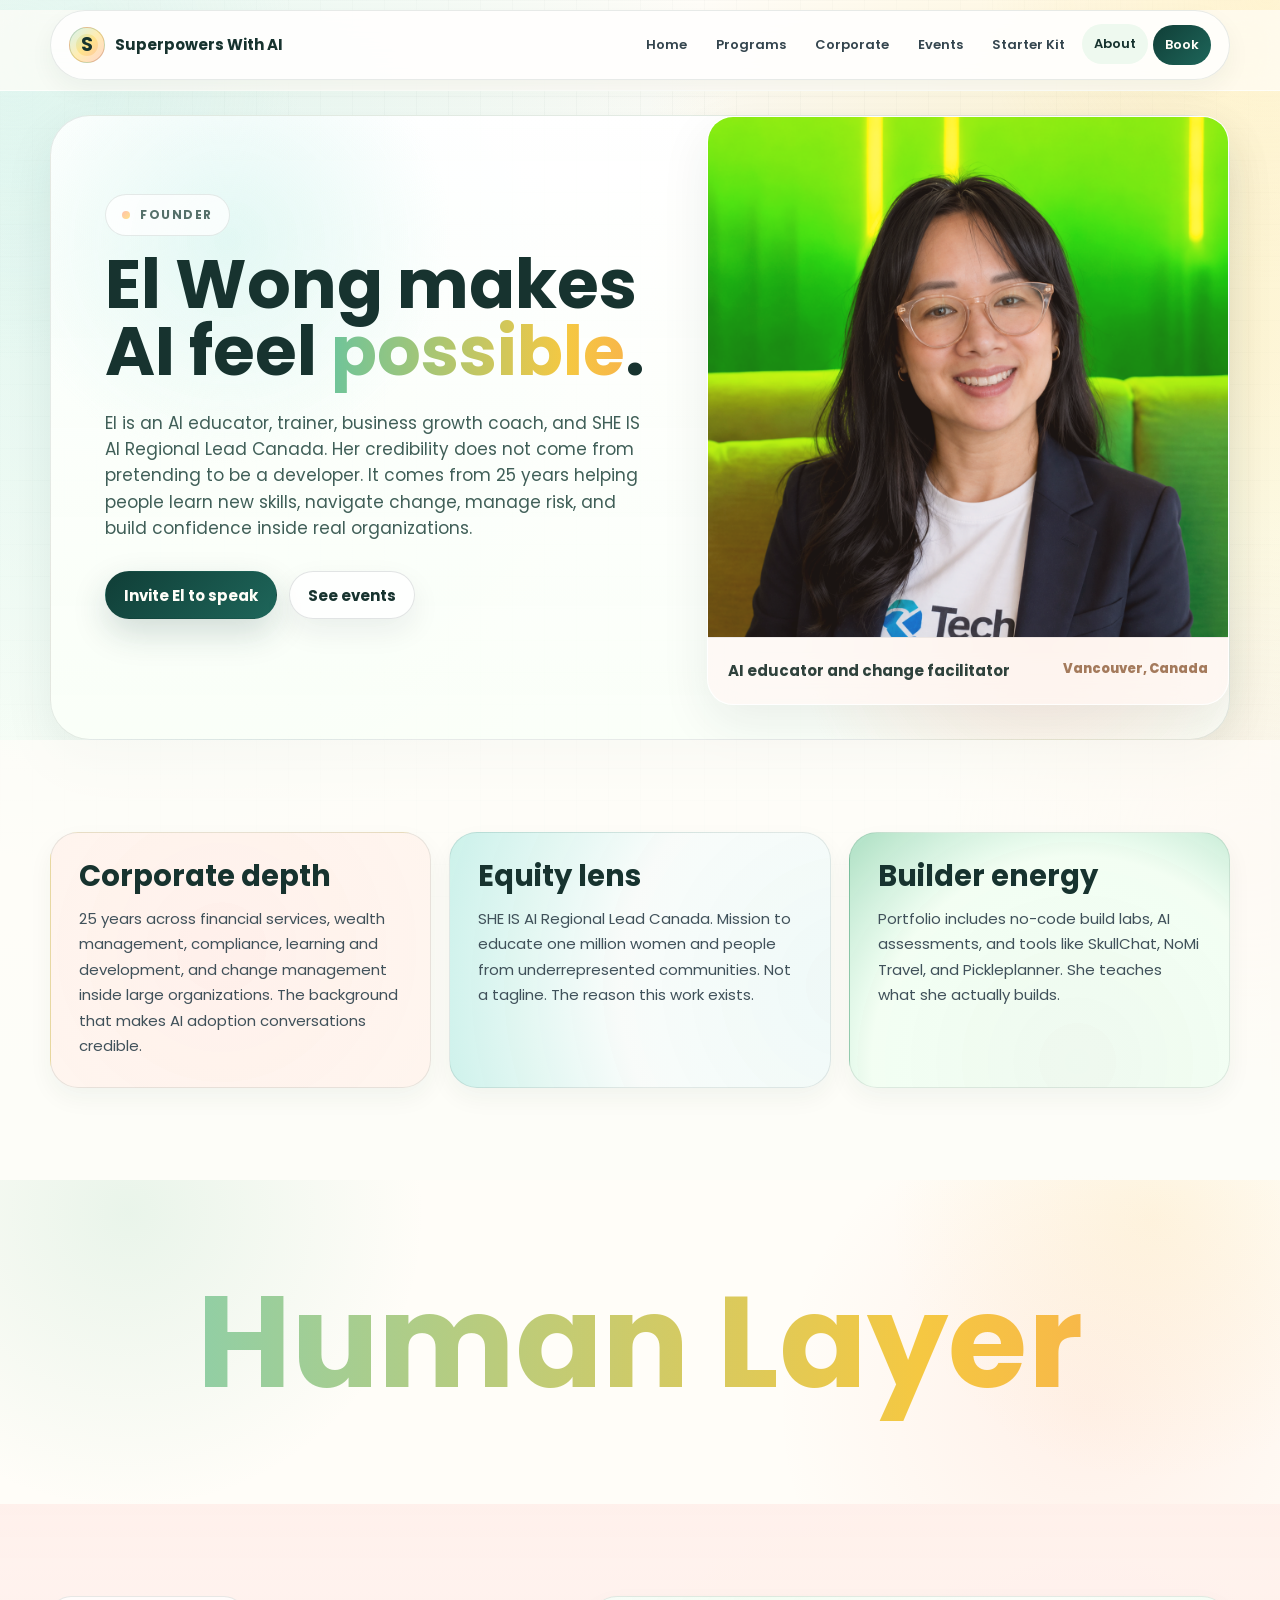
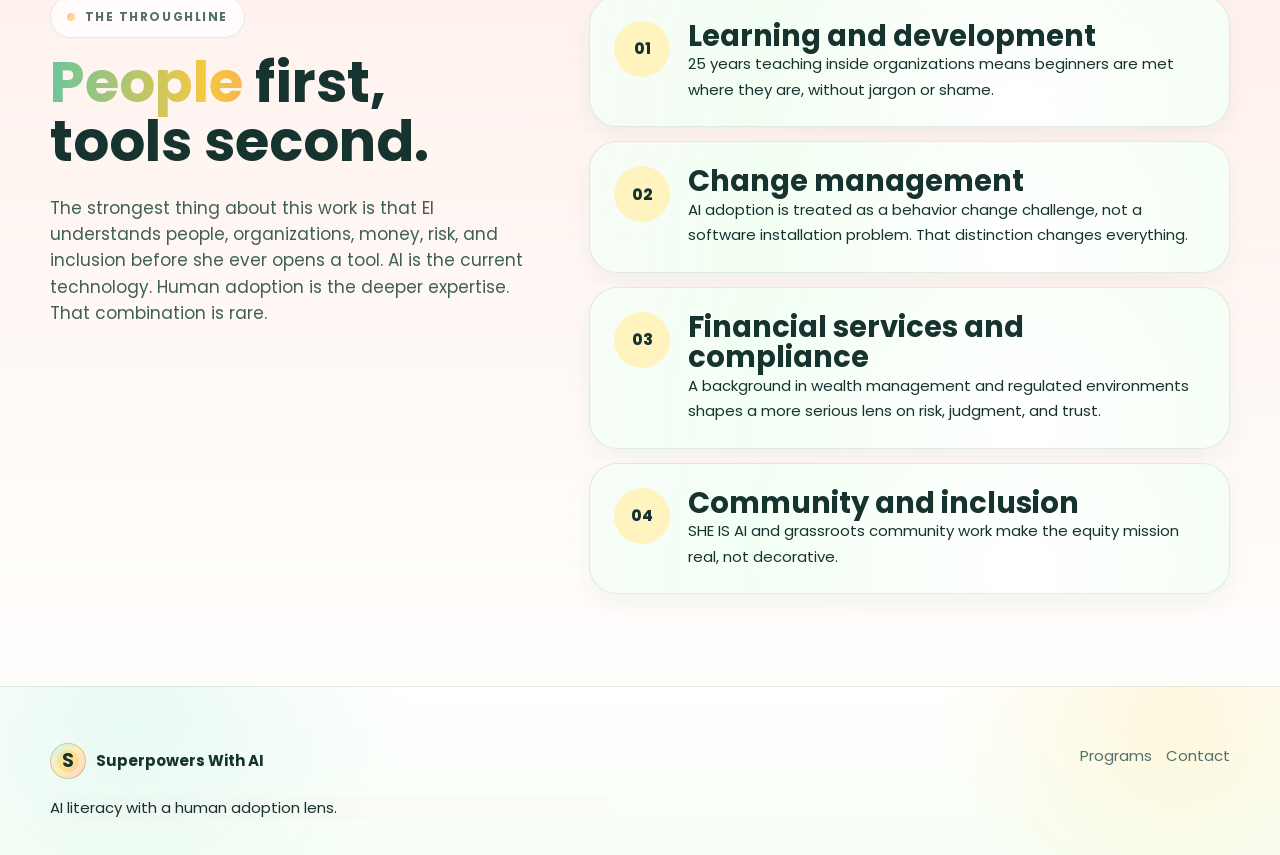
==== about.html @ fd6b4b92 "Add files via upload" ====
<!doctype html>
<html lang="en">
<head>
  <meta charset="utf-8">
  <meta name="viewport" content="width=device-width, initial-scale=1">
  <title>About El Wong | Superpowers With AI</title>
  <link rel="icon" type="image/svg+xml" href="favicon.svg" />
  <link rel="preconnect" href="https://fonts.googleapis.com">
  <link rel="preconnect" href="https://fonts.gstatic.com" crossorigin>
  <link href="https://fonts.googleapis.com/css2?family=Poppins:wght@400;500;600;700;800&display=swap" rel="stylesheet">
  <link rel="stylesheet" href="styles.css">
</head>
<body>
  <header class="site-header"><div class="nav-wrap"><a class="brand" href="index.html"><span class="brand-mark">S</span><span>Superpowers With AI</span></a><nav class="nav-links" aria-label="Primary navigation"><a href="index.html">Home</a><a href="programs.html">Programs</a><a href="corporate-training.html">Corporate</a><a href="workshops-events.html">Events</a><a href="ai-starter-kit.html">Starter Kit</a><a class="active" href="about.html">About</a><a class="nav-cta" href="contact.html">Book</a></nav><button class="menu-toggle" type="button" data-menu-toggle aria-label="Open navigation" aria-expanded="false"><span></span><span></span></button></div></header>
  <main>
    <section class="page-hero mint"><div class="container hero-grid"><div><p class="eyebrow-badge">Founder</p><h1>El Wong makes AI feel <span class="gradient-accent">possible</span>.</h1><p class="lede">El is an AI educator, trainer, business growth coach, and SHE IS AI Regional Lead Canada. Her credibility does not come from pretending to be a developer. It comes from 25 years helping people learn new skills, navigate change, manage risk, and build confidence inside real organizations.</p><div class="actions"><a class="button primary" href="contact.html">Invite El to speak</a><a class="button" href="workshops-events.html">See events</a></div></div><div class="portrait-card reveal"><img src="founder photo.png" alt="El Wong"><div class="portrait-caption"><strong>AI educator and change facilitator</strong><span class="mini-kicker">Vancouver, Canada</span></div></div></div></section>
    <section class="section pearl"><div class="container grid-3"><article class="card pad accent-peach reveal"><h3>Corporate depth</h3><p>25 years across financial services, wealth management, compliance, learning and development, and change management inside large organizations. The background that makes AI adoption conversations credible.</p></article><article class="card pad accent-sky reveal"><h3>Equity lens</h3><p>SHE IS AI Regional Lead Canada. Mission to educate one million women and people from underrepresented communities. Not a tagline. The reason this work exists.</p></article><article class="card pad accent-mint reveal"><h3>Builder energy</h3><p>Portfolio includes no-code build labs, AI assessments, and tools like SkullChat, NoMi Travel, and Pickleplanner. She teaches what she actually builds.</p></article></div></section>
    <section class="keyword-band"><div class="keyword">Human Layer</div></section>
    <section class="section blush"><div class="container split"><div class="sticky-note reveal"><p class="eyebrow-badge">The throughline</p><h2><span class="gradient-accent">People</span> first, tools second.</h2><p class="lede">The strongest thing about this work is that El understands people, organizations, money, risk, and inclusion before she ever opens a tool. AI is the current technology. Human adoption is the deeper expertise. That combination is rare.</p></div><div class="process"><div class="process-item reveal"><div><h3>Learning and development</h3><p>25 years teaching inside organizations means beginners are met where they are, without jargon or shame.</p></div></div><div class="process-item reveal"><div><h3>Change management</h3><p>AI adoption is treated as a behavior change challenge, not a software installation problem. That distinction changes everything.</p></div></div><div class="process-item reveal"><div><h3>Financial services and compliance</h3><p>A background in wealth management and regulated environments shapes a more serious lens on risk, judgment, and trust.</p></div></div><div class="process-item reveal"><div><h3>Community and inclusion</h3><p>SHE IS AI and grassroots community work make the equity mission real, not decorative.</p></div></div></div></div></section>
  </main>
  <footer class="site-footer"><div class="container footer-grid"><div><a class="brand" href="index.html"><span class="brand-mark">S</span><span>Superpowers With AI</span></a><p style="margin-top:16px;  background: rgba(255, 192, 173, 0.05);max-width:560px;">AI literacy with a human adoption lens.</p></div><div class="footer-links"><a href="programs.html">Programs</a><a href="contact.html">Contact</a></div></div></footer>
  <button class="back-to-top" type="button" data-back-to-top aria-label="Back to top">Up</button><script src="script.js"></script>
</body>
</html>
---- styles.css ----
:root {
  --ink: #17332f;
  --ink-soft: #405f58;
  --muted: #55706a;
  --line: rgba(23, 51, 47, 0.1);
  --cream: #fffdf7;
  --pearl: #ffffff;
  --blush: #fff0eb;
  --peach: #ffc0ad;
  --sky: #bfeee6;
  --mint: #d8f0d0;
  --sun: #ffe38a;
  --lavender: #f4f0ff;
  --green: #d8f0d0;
  --coral: #ffc0ad;
  --blue: #bfeee6;
  --gold: #ffe38a;
  --glass: rgba(255, 255, 255, 0.82);
  --glass-strong: rgba(255, 255, 255, 0.9);
  --shadow: 0 18px 50px rgba(23, 51, 47, 0.08);
  --radius: 28px;
  --sans: "Poppins", Arial, sans-serif;
}

* {
  box-sizing: border-box;
}

html {
  scroll-behavior: smooth;
}

body {
  margin: 0;
  color: var(--ink);
  background:
    radial-gradient(circle at 10% 10%, rgba(191, 238, 230, 0.45), transparent 25%),
    radial-gradient(circle at 90% 12%, rgba(255, 227, 138, 0.4), transparent 22%),
    radial-gradient(circle at 85% 70%, rgba(255, 192, 173, 0.35), transparent 28%),
    linear-gradient(180deg, #fffdf8 0%, #f7fff7 50%, #fff9f1 100%);
  font-family: var(--sans);
  font-size: 15px;
  line-height: 1.7;
  overflow-x: hidden;
}

body:before {
  content: "";
  position: fixed;
  inset: -20%;
  z-index: -2;
  background:
    radial-gradient(circle at 15% 20%, rgba(191, 238, 230, 0.24), transparent 18rem),
    radial-gradient(circle at 85% 14%, rgba(255, 227, 138, 0.22), transparent 18rem),
    radial-gradient(circle at 84% 82%, rgba(255, 192, 173, 0.18), transparent 20rem);
  animation: pastelDrift 16s ease-in-out infinite alternate;
}

body:after {
  content: "";
  position: fixed;
  inset: 0;
  z-index: -1;
  pointer-events: none;
  background-image:
    linear-gradient(rgba(23, 51, 47, 0.03) 1px, transparent 1px),
    linear-gradient(90deg, rgba(23, 51, 47, 0.03) 1px, transparent 1px);
  background-size: 32px 32px;
  mask-image: radial-gradient(circle at center, black 34%, transparent 100%);
}

body.nav-open {
  overflow: hidden;
}

::-webkit-scrollbar {
  width: 12px;
}

::-webkit-scrollbar-track {
  background: #fffdf7;
}

::-webkit-scrollbar-thumb {
  border: 3px solid #fffdf7;
  border-radius: 999px;
  background: #ffb6a7;
}

a {
  color: inherit;
  text-decoration: none;
}

img {
  display: block;
  max-width: 100%;
}

@keyframes pastelDrift {
  from {
    transform: translate3d(-2%, -1%, 0) scale(1);
  }
  to {
    transform: translate3d(2%, 2%, 0) scale(1.04);
  }
}

.site-header {
  position: sticky;
  top: 0;
  z-index: 50;
  border-bottom: 1px solid rgba(255, 255, 255, 0.7);
  background: rgba(255, 253, 247, 0.74);
  backdrop-filter: blur(16px) saturate(130%);
}

.nav-wrap {
  display: flex;
  align-items: center;
  justify-content: space-between;
  width: min(1180px, calc(100% - 40px));
  margin: 0 auto;
  padding: 14px 18px;
  margin-top: 10px;
  margin-bottom: 10px;
  border: 1px solid var(--line);
  border-radius: 999px;
  background: rgba(255, 255, 255, 0.78);
  box-shadow: 0 10px 24px rgba(23, 51, 47, 0.05);
}

.brand {
  display: inline-flex;
  align-items: center;
  gap: 10px;
  font-weight: 700;
  letter-spacing: 0;
}

.brand-mark {
  display: grid;
  width: 36px;
  height: 36px;
  place-items: center;
  border: 1px solid rgba(20, 33, 42, 0.12);
  border-radius: 50%;
  background: linear-gradient(135deg, var(--blue), var(--sun), var(--peach));
  color: var(--cream);
  color: var(--ink);
  font-size: 19px;
  font-weight: 700;
  box-shadow: inset 0 0 0 6px rgba(255, 255, 255, 0.34);
}

.nav-links {
  display: flex;
  align-items: center;
  gap: 5px;
}

.nav-links a {
  position: relative;
  padding: 9px 12px;
  border-radius: 999px;
  color: #34454e;
  font-size: 13px;
  font-weight: 600;
  transition: color 180ms ease, background 180ms ease, box-shadow 180ms ease, transform 180ms ease;
}

.nav-links a:hover,
.nav-links a.active {
  color: var(--ink);
  background: #eef9ef;
  box-shadow: none;
  transform: translateY(-1px);
}

.nav-cta {
  background: linear-gradient(135deg, #103e37, #1e665a);
  color: #fffef8 !important;
  transition: transform 180ms ease, box-shadow 180ms ease, background 180ms ease, color 180ms ease;
}

.nav-links .nav-cta:hover {
  background: linear-gradient(135deg, #2a5f54, #3a7f6f);
  color: #fffef8 !important;
}

.nav-links .nav-cta.active {
  background: linear-gradient(135deg, #103e37, #1e665a);
  color: #fffef8 !important;
}

.menu-toggle {
  display: none;
  width: 42px;
  height: 42px;
  border: 1px solid var(--line);
  border-radius: 50%;
  background: var(--glass-strong);
}

.menu-toggle span {
  display: block;
  width: 18px;
  height: 2px;
  margin: 4px auto;
  background: var(--ink);
}

.container {
  width: min(1180px, calc(100% - 40px));
  margin: 0 auto;
}

.narrow {
  width: min(820px, calc(100% - 40px));
  margin: 0 auto;
}

.section {
  position: relative;
  padding: 92px 0;
}

.section.pearl {
  background: rgba(255, 253, 248, 0.72);
}

.section.blush {
  background: linear-gradient(180deg, rgba(255, 240, 235, 0.96), rgba(255, 255, 255, 0.82));
}

.section.sky {
  background: linear-gradient(180deg, rgba(238, 249, 248, 0.96), rgba(255, 255, 255, 0.82));
}

.section.mint {
  background: linear-gradient(180deg, rgba(238, 249, 239, 0.96), rgba(255, 255, 255, 0.82));
}

.hero {
  min-height: calc(100vh - 70px);
  display: grid;
  align-items: center;
  padding: 70px 0 48px;
}

.hero-grid {
  display: grid;
  grid-template-columns: minmax(0, 0.95fr) minmax(360px, 0.85fr);
  gap: 44px;
  align-items: center;
}

.eyebrow {
  display: inline-flex;
  align-items: center;
  gap: 10px;
  margin: 0 0 16px;
  width: fit-content;
  padding: 10px 16px;
  border: 1px solid var(--line);
  border-radius: 999px;
  background: rgba(255, 255, 255, 0.75);
  color: var(--muted);
  font-size: 15px;
  font-weight: 700;
  letter-spacing: 0.13em;
  text-transform: uppercase;
}

p.eyebrow-badge {
  display: inline-flex;
  align-items: center;
  gap: 10px;
  margin: 0 0 16px;
  width: fit-content;
  padding: 10px 16px;
  border: 1px solid var(--line);
  border-radius: 999px;
  background: rgba(255, 255, 255, 0.75);
  color: var(--muted);
  font-size: 12px !important;
  font-weight: 700;
  letter-spacing: 0.13em;
  text-transform: uppercase;
}

.eyebrow-badge:before {
  content: "";
  width: 8px;
  height: 8px;
  border-radius: 50%;
  background: linear-gradient(135deg, var(--peach), var(--sun));
}

.eyebrow:before {
  content: "";
  width: 8px;
  height: 8px;
  border-radius: 50%;
  background: linear-gradient(135deg, var(--peach), var(--sun));
}

h1,
h2,
h3 {
  margin: 0;
  color: var(--ink);
  font-family: var(--sans);
  font-weight: 700;
  letter-spacing: 0;
}

h1 .gradient-accent,
h2 .gradient-accent,
h3 .gradient-accent {
  background: linear-gradient(90deg, #6ec49a, #f5c842, #ff8060, #6ec49a);
  background-size: 240% 100%;
  -webkit-background-clip: text;
  background-clip: text;
  color: transparent;
  animation: gradientText 7s ease-in-out infinite;
}

h1 {
  max-width: 920px;
  font-size: clamp(42px, 6vw, 76px);
  line-height: 0.98;
}

h2 {
  font-size: clamp(34px, 4.5vw, 56px);
  line-height: 1.04;
}

h3 {
  font-size: 29px;
  line-height: 1.05;
}

p {
  margin: 0;
}

.lede {
  max-width: 690px;
  margin-top: 24px;
  color: var(--ink-soft);
  font-size: clamp(14px, 1.65vw, 17px);
  line-height: 1.55;
}

.hero-actions,
.actions {
  display: flex;
  flex-wrap: wrap;
  gap: 12px;
  margin-top: 30px;
}

.button {
  display: inline-flex;
  min-height: 48px;
  align-items: center;
  justify-content: center;
  gap: 10px;
  padding: 13px 18px;
  border: 1px solid rgba(20, 33, 42, 0.12);
  border-radius: 999px;
  background: rgba(255, 255, 255, 0.78);
  color: var(--ink);
  font-weight: 700;
  line-height: 1;
  box-shadow: 0 12px 30px rgba(20, 33, 42, 0.07);
  transition: transform 180ms ease, box-shadow 180ms ease, background 180ms ease;
}

.button:hover {
  transform: translateY(-2px);
  background: rgba(255, 255, 255, 0.9);
  box-shadow: 0 18px 36px rgba(20, 33, 42, 0.13);
}

.button.primary {
  border-color: transparent;
  background: linear-gradient(135deg, #103e37, #1e665a);
  color: #fffef8;
  box-shadow: 0 14px 34px rgba(16, 62, 55, 0.18);
}

.button.text {
  border-color: transparent;
  background: transparent;
  box-shadow: none;
}

.carousel-word {
  position: relative;
  z-index: 3;
  display: inline-block;
  min-width: 19ch;
  white-space: nowrap;
  color: #0f5448;
  text-shadow: none;
}

.gradient-text {
  background: linear-gradient(90deg, #6ec49a, #f5c842, #ff8060, #6ec49a);
  background-size: 240% 100%;
  -webkit-background-clip: text;
  background-clip: text;
  color: transparent;
  animation: gradientText 7s ease-in-out infinite;
}

@keyframes gradientText {
  0% { background-position: 0% 50%; }
  50% { background-position: 100% 50%; }
  100% { background-position: 0% 50%; }
}

@keyframes gradientShift {
  0% { background-position: 0% 50%; }
  50% { background-position: 100% 50%; }
  100% { background-position: 0% 50%; }
}

@keyframes gradientSwirl {
  0% { background-position: 0% 0%; }
  25% { background-position: 100% 0%; }
  50% { background-position: 100% 100%; }
  75% { background-position: 0% 100%; }
  100% { background-position: 0% 0%; }
}

.glass {
  border: 1px solid rgba(255, 255, 255, 0.66);
  border-radius: var(--radius);
  background: var(--glass);
  box-shadow: var(--shadow);
  backdrop-filter: blur(22px) saturate(150%);
}

.portrait-panel {
  position: relative;
}

.portrait-card {
  position: relative;
  overflow: hidden;
  border: 1px solid rgba(255, 255, 255, 0.72);
  border-radius: 26px;
  background: rgba(255, 255, 255, 0.62);
  box-shadow: var(--shadow);
  backdrop-filter: blur(22px);
}

.page-hero .portrait-card {
  position: absolute;
  right: 0;
  top: 0;
}

.portrait-card:after {
  content: "";
  position: absolute;
  inset: 0;
  background: rgba(255, 192, 173, 0.1);
  transition: opacity 220ms ease;
  pointer-events: none;
}

.portrait-card:hover:after {
  opacity: 0;
}

.portrait-card img {
  width: 100%;
  height: 520px;
  object-fit: cover;
  filter: saturate(1.02) contrast(1.02);
}

.portrait-caption {
  display: grid;
  grid-template-columns: 1fr auto;
  gap: 20px;
  padding: 20px;
  border-top: 1px solid rgba(20, 33, 42, 0.08);
}

.floating-note {
  position: absolute;
  right: -22px;
  bottom: 72px;
  max-width: 260px;
  padding: 18px;
  border-radius: 18px;
  background: rgba(255, 255, 255, 0.72);
  box-shadow: var(--shadow);
  backdrop-filter: blur(20px);
}

.floating-note strong {
  display: block;
  margin-bottom: 5px;
}

.hero-art {
  position: relative;
  min-height: 560px;
  overflow: hidden;
  padding: 30px;
  border: 1px solid var(--line);
  border-radius: 40px;
  background:
    radial-gradient(circle at 15% 20%, rgba(191, 238, 230, 0.42), transparent 24%),
    radial-gradient(circle at 85% 14%, rgba(255, 227, 138, 0.38), transparent 22%),
    radial-gradient(circle at 84% 82%, rgba(255, 192, 173, 0.3), transparent 28%),
    linear-gradient(180deg, rgba(255, 255, 255, 0.93), rgba(250, 255, 248, 0.9));
  box-shadow: var(--shadow);
}

.page-hero .hero-art {
  position: absolute;
  right: 0;
  top: 0;
  min-height: auto;
}

.hero-art:before,
.hero-art:after {
  content: "";
  position: absolute;
  border-radius: 50%;
  filter: blur(1px);
}

.hero-art:before {
  width: 180px;
  height: 180px;
  top: -40px;
  right: -20px;
  background: rgba(191, 238, 230, 0.24);
  animation: pastelDrift 14s ease-in-out infinite;
}

.hero-art:after {
  width: 150px;
  height: 150px;
  left: -18px;
  bottom: -46px;
  background: rgba(255, 192, 173, 0.18);
  animation: pastelDrift 18s ease-in-out infinite reverse;
}

.gradient-orb {
  position: absolute;
  inset: auto 38px 118px auto;
  width: 210px;
  height: 210px;
  border-radius: 50%;
  background: linear-gradient(135deg, rgba(191, 238, 230, 0.92), rgba(255, 227, 138, 0.9), rgba(255, 192, 173, 0.85));
  box-shadow: inset 0 0 0 12px rgba(255, 255, 255, 0.34), 0 24px 60px rgba(23, 51, 47, 0.12);
}

.hero-art-card {
  position: relative;
  z-index: 1;
  width: min(360px, 88%);
  padding: 22px;
  border: 1px solid var(--line);
  border-radius: 28px;
  background: rgba(255, 255, 255, 0.82);
  box-shadow: 0 10px 24px rgba(23, 51, 47, 0.05);
}

.hero-art-card span {
  display: inline-grid;
  width: 34px;
  height: 34px;
  place-items: center;
  margin-bottom: 14px;
  border-radius: 50%;
  background: #fff3bf;
  color: var(--ink);
  font-size: 15px;
  font-weight: 800;
}

.hero-art-card strong {
  display: block;
  font-size: 16px;
}

.hero-art-card p {
  color: var(--muted);
  font-size: 15px;
}

.hero-art-card.card-two {
  margin: 28px 0 0 auto;
  background: rgba(238, 249, 248, 0.95);
}

.hero-art-card.card-three {
  margin-top: 28px;
  background: rgba(255, 240, 235, 0.92);
}

.hero-art-footer {
  position: absolute;
  right: 28px;
  bottom: 28px;
  left: 28px;
  z-index: 2;
  display: flex;
  align-items: center;
  justify-content: space-between;
  gap: 16px;
  padding: 18px 20px;
  border: 1px solid var(--line);
  border-radius: 28px;
  background: rgba(255, 255, 255, 0.86);
}

.hero-art-footer span {
  color: var(--muted);
  font-size: 15px;
}

.mini-kicker {
  color: #9a7252;
  font-size: 13px;
  font-weight: 800;
}

.trust-strip {
  display: grid;
  grid-template-columns: repeat(4, 1fr);
  gap: 12px;
  margin: 32px auto 58px;
}

.trust-item {
  min-height: 100px;
  padding: 16px 18px;
  border: 1px solid var(--line);
  border-radius: 20px;
  background: radial-gradient(circle at 60% 40%, rgba(255, 255, 255, 0.95), rgba(248, 252, 250, 0.92), rgba(245, 248, 245, 0.88));
  background-size: 150% 150%;
  animation: gradientSwirl 16s ease-in-out infinite;
  box-shadow: 0 10px 24px rgba(23, 51, 47, 0.05);
}

.trust-item strong {
  display: block;
  font-family: var(--sans);
  font-size: 26px;
  line-height: 1;
}

.trust-item span {
  color: var(--muted);
  font-size: 15px;
}

.section-head {
  display: grid;
  grid-template-columns: minmax(0, 0.85fr) minmax(280px, 0.48fr);
  gap: 42px;
  align-items: end;
  margin-bottom: 42px;
}

.section-head p {
  color: var(--ink-soft);
  font-size: 18px;
}

.grid-3 {
  display: grid;
  grid-template-columns: repeat(3, 1fr);
  gap: 18px;
}

.grid-2 {
  display: grid;
  grid-template-columns: repeat(2, 1fr);
  gap: 22px;
}

.card {
  border: 1px solid var(--line);
  border-radius: 28px;
  background: rgba(255, 255, 255, 0.8);
  box-shadow: 0 10px 24px rgba(23, 51, 47, 0.05);
}

.card.pad {
  padding: 28px;
}

.card.accent-peach {
  background: radial-gradient(circle at 30% 30%, rgba(255, 240, 235, 0.98), rgba(255, 245, 238, 0.95), rgba(255, 227, 138, 0.92));
  background-size: 150% 150%;
  animation: gradientSwirl 10s ease-in-out infinite;
}

.card.accent-sky {
  background: radial-gradient(circle at 70% 40%, rgba(238, 249, 248, 0.98), rgba(248, 252, 250, 0.95), rgba(191, 238, 230, 0.92));
  background-size: 150% 150%;
  animation: gradientSwirl 12s ease-in-out infinite;
}

.card.accent-mint {
  background: radial-gradient(circle at 40% 60%, rgba(238, 249, 239, 0.98), rgba(242, 255, 243, 0.95), rgba(110, 196, 154, 0.92));
  background-size: 150% 150%;
  animation: gradientSwirl 14s ease-in-out infinite;
}

.card h3 {
  margin-bottom: 14px;
}

.card p,
.card li {
  color: #40515a;
  font-size: 15px;
}

.card ul,
.feature-list {
  margin: 18px 0 0;
  padding: 0;
  list-style: none;
}

.card li,
.feature-list li {
  position: relative;
  padding-left: 22px;
  margin-top: 10px;
}

.card li:before,
.feature-list li:before {
  content: "";
  position: absolute;
  left: 0;
  top: 0.78em;
  width: 8px;
  height: 8px;
  border-radius: 50%;
  background: linear-gradient(135deg, var(--peach), var(--sun));
}

.visual-band {
  display: grid;
  grid-template-columns: 1.04fr 0.96fr;
  gap: 22px;
  align-items: stretch;
}

.image-frame {
  overflow: hidden;
  min-height: 420px;
  border: 1px solid rgba(255, 255, 255, 0.72);
  border-radius: 24px;
  background: rgba(255, 255, 255, 0.42);
  box-shadow: var(--shadow);
}

.image-frame img {
  width: 100%;
  height: 100%;
  object-fit: cover;
}

.statement-panel {
  display: flex;
  min-height: 420px;
  flex-direction: column;
  justify-content: space-between;
  padding: 34px;
  border: 1px solid var(--line);
  border-radius: 38px;
  background:
    radial-gradient(circle at 20% 8%, rgba(255, 240, 237, 0.6), transparent 17rem),
    radial-gradient(circle at 80% 30%, rgba(234, 246, 255, 0.62), transparent 18rem),
    rgba(255, 255, 255, 0.76);
  box-shadow: var(--shadow);
}

.statement-panel p {
  font-family: var(--sans);
  font-size: clamp(30px, 3.5vw, 46px);
  font-weight: 700;
  line-height: 1.02;
}

.statement-panel span {
  color: var(--ink-soft);
  font-size: 15px;
}

.keyword-band {
  display: grid;
  min-height: 36vh;
  place-items: center;
  overflow: hidden;
  background:
    radial-gradient(circle at 10% 10%, rgba(110, 196, 154, 0.15), transparent 25%),
    radial-gradient(circle at 90% 12%, rgba(245, 200, 66, 0.12), transparent 22%),
    radial-gradient(circle at 85% 70%, rgba(255, 128, 96, 0.1), transparent 28%),
    linear-gradient(180deg, #fffdf8 0%, #fffdf8 50%, #fffdf8 100%);
}

.keyword {
  font-family: var(--sans);
  font-size: clamp(46px, 9vw, 112px);
  font-weight: 700;
  line-height: 0.88;
  background: linear-gradient(90deg, #8ecfa8, #f5c842, #ff8060, #8ecfa8);
  background-size: 240% 100%;
  -webkit-background-clip: text;
  background-clip: text;
  color: transparent;
  transform: scale(0.82);
  opacity: 0.42;
  animation: gradientText 7s ease-in-out infinite;
  transition: transform 900ms cubic-bezier(0.19, 1, 0.22, 1), opacity 900ms ease;
  padding: 20px;
  z-index: 10;
  position: relative;
}

.keyword.in-view {
  transform: scale(1.15);
  opacity: 1;
}

.event-grid {
  display: grid;
  gap: 16px;
}

.event-card {
  display: grid;
  grid-template-columns: 148px minmax(0, 1fr) auto;
  gap: 24px;
  align-items: center;
  padding: 20px;
  border: 1px solid var(--line);
  border-radius: 28px;
  background: radial-gradient(circle at 35% 65%, rgba(255, 255, 255, 0.95), rgba(255, 245, 238, 0.92), rgba(248, 252, 250, 0.88));
  background-size: 150% 150%;
  animation: gradientSwirl 20s ease-in-out infinite;
  box-shadow: 0 10px 24px rgba(23, 51, 47, 0.05);
  transition: transform 180ms ease, box-shadow 180ms ease;
}

.event-card:hover {
  transform: translateY(-3px);
  box-shadow: 0 28px 70px rgba(20, 33, 42, 0.13);
}

.event-date {
  display: grid;
  min-height: 110px;
  place-items: center;
  border-radius: 18px;
  background: radial-gradient(circle at 25% 75%, rgba(191, 238, 230, 0.88), rgba(255, 227, 138, 0.85), rgba(255, 192, 173, 0.82), rgba(245, 200, 66, 0.78));
  background-size: 200% 200%;
  animation: gradientSwirl 8s ease-in-out infinite;
  color: var(--cream);
  color: var(--ink);
  text-align: center;
}

.event-date strong {
  display: block;
  font-family: var(--sans);
  font-size: 42px;
  line-height: 0.9;
}

.event-date span {
  display: block;
  margin-top: 6px;
  font-size: 11px;
  font-weight: 800;
  letter-spacing: 0.1em;
  text-transform: uppercase;
}

.tags {
  display: flex;
  flex-wrap: wrap;
  gap: 8px;
  margin-top: 14px;
}

.tag {
  padding: 6px 10px;
  border: 1px solid rgba(20, 33, 42, 0.1);
  border-radius: 999px;
  background: rgba(255, 255, 255, 0.86);
  color: #41535d;
  font-size: 15px;
  font-weight: 700;
}

.split {
  display: grid;
  grid-template-columns: 0.86fr 1.14fr;
  gap: 56px;
  align-items: start;
}

.sticky-note {
  position: sticky;
  top: 112px;
}

.process {
  counter-reset: step;
  display: grid;
  gap: 14px;
}

.process-item {
  counter-increment: step;
  display: grid;
  grid-template-columns: 56px 1fr;
  gap: 18px;
  padding: 24px;
  border: 1px solid var(--line);
  border-radius: 28px;
  background: radial-gradient(circle at 45% 55%, rgba(255, 255, 255, 0.95), rgba(242, 255, 243, 0.92), rgba(248, 252, 250, 0.88));
  background-size: 150% 150%;
  animation: gradientSwirl 18s ease-in-out infinite;
  box-shadow: 0 10px 24px rgba(23, 51, 47, 0.05);
}

.process-item:before {
  content: counter(step, decimal-leading-zero);
  display: grid;
  width: 56px;
  height: 56px;
  place-items: center;
  border-radius: 50%;
  background: #fff3bf;
  color: var(--ink);
  font-weight: 800;
}

.resource-list {
  display: grid;
  grid-template-columns: repeat(2, 1fr);
  gap: 16px;
}

.resource-link {
  display: flex;
  min-height: 132px;
  flex-direction: column;
  justify-content: space-between;
  padding: 22px;
  border: 1px solid var(--line);
  border-radius: 28px;
  background: radial-gradient(circle at 55% 35%, rgba(255, 255, 255, 0.95), rgba(242, 255, 243, 0.92), rgba(255, 245, 238, 0.88));
  background-size: 150% 150%;
  animation: gradientSwirl 22s ease-in-out infinite;
  box-shadow: 0 10px 24px rgba(23, 51, 47, 0.05);
  transition: transform 180ms ease;
}

.resource-link:hover {
  transform: translateY(-3px);
}

.resource-link span {
  color: var(--muted);
}

.form-shell {
  display: grid;
  grid-template-columns: 0.9fr 1.1fr;
  gap: 32px;
  padding: 32px;
  border: 1px solid var(--line);
  border-radius: 38px;
  background: rgba(255, 255, 255, 0.9);
  box-shadow: var(--shadow);
}

form {
  display: grid;
  gap: 14px;
}

label {
  display: grid;
  gap: 7px;
  color: #3f505a;
  font-size: 13px;
  font-weight: 700;
}

input,
textarea,
select {
  width: 100%;
  border: 1px solid rgba(20, 33, 42, 0.13);
  border-radius: 14px;
  padding: 13px 14px;
  background: rgba(255, 255, 255, 0.68);
  color: var(--ink);
  font: inherit;
}

textarea {
  min-height: 140px;
  resize: vertical;
}

.site-footer {
  padding: 56px 0 34px;
  border-top: 1px solid var(--line);
  background:
    radial-gradient(circle at 10% 10%, rgba(191, 238, 230, 0.34), transparent 24%),
    radial-gradient(circle at 92% 18%, rgba(255, 227, 138, 0.28), transparent 20%),
    linear-gradient(180deg, rgba(255, 255, 255, 0.9), rgba(247, 255, 247, 0.9));
  color: var(--ink);
}

.footer-grid {
  display: grid;
  grid-template-columns: 1fr auto;
  gap: 30px;
  align-items: start;
}

.footer-links {
  display: flex;
  flex-wrap: wrap;
  gap: 14px;
}

.footer-links a {
  color: var(--muted);
}

.founder-strip {
  overflow: hidden;
  margin-top: 32px;
  border-top: 1px solid var(--line);
  border-bottom: 1px solid var(--line);
  background: rgba(255, 255, 255, 0.72);
}

.founder-track {
  display: flex;
  width: max-content;
  gap: 36px;
  padding: 16px 0;
  animation: marquee 24s linear infinite;
}

.founder-track span {
  background: linear-gradient(90deg, #ff6b6b, #ff7f50, #ff4757, #ff6b6b);
  background-size: 240% 100%;
  -webkit-background-clip: text;
  background-clip: text;
  color: transparent;
  font-weight: 700;
  white-space: nowrap;
  animation: gradientText 7s ease-in-out infinite;
}

@keyframes marquee {
  from { transform: translateX(0); }
  to { transform: translateX(-33.333%); }
}

.back-to-top {
  position: fixed;
  right: 24px;
  bottom: 24px;
  z-index: 40;
  display: grid;
  width: 50px;
  height: 50px;
  place-items: center;
  border: 1px solid rgba(255, 255, 255, 0.72);
  border-radius: 50%;
  background: linear-gradient(135deg, rgba(110, 196, 154, 0.42), rgba(245, 200, 66, 0.38), rgba(255, 128, 96, 0.28));
  box-shadow: 0 14px 34px rgba(20, 33, 42, 0.16);
  backdrop-filter: blur(18px);
  opacity: 0;
  pointer-events: none;
  transform: translateY(8px);
  transition: opacity 180ms ease, transform 180ms ease;
}

.back-to-top.visible {
  opacity: 1;
  pointer-events: auto;
  transform: translateY(0);
}

.back-to-top.visible {
  opacity: 1;
  pointer-events: auto;
  transform: translateY(0);
}

.reveal {
  opacity: 0;
  transform: translateY(22px);
  transition: opacity 650ms ease, transform 650ms ease;
}

.reveal.in-view {
  opacity: 1;
  transform: translateY(0);
}

.page-hero {
  position: relative;
  width: min(1180px, calc(100% - 40px));
  margin: 24px auto 0;
  padding: 78px 34px 120px 34px;
  border: 1px solid var(--line);
  border-radius: 40px;
  background:
    radial-gradient(circle at 15% 20%, rgba(191, 238, 230, 0.42), transparent 20%),
    radial-gradient(circle at 85% 14%, rgba(255, 227, 138, 0.38), transparent 18%),
    radial-gradient(circle at 84% 82%, rgba(255, 192, 173, 0.3), transparent 22%),
    linear-gradient(180deg, rgba(255, 255, 255, 0.93), rgba(250, 255, 248, 0.9));
  box-shadow: var(--shadow);
}

.page-hero h1 {
  font-size: clamp(40px, 5.8vw, 68px);
}

.source-note {
  margin-top: 16px;
  color: var(--muted);
  font-size: 13px;
}

@media (max-width: 980px) {
  .nav-links {
    position: fixed;
    inset: 72px 16px auto;
    display: none;
    flex-direction: column;
    align-items: stretch;
    padding: 16px;
    border: 1px solid rgba(255, 255, 255, 0.72);
    border-radius: 22px;
    background: rgba(255, 248, 238, 0.92);
    box-shadow: var(--shadow);
    backdrop-filter: blur(22px);
  }

  body.nav-open .nav-links {
    display: flex;
  }

  .nav-links a {
    padding: 14px 16px;
  }

  .menu-toggle {
    display: block;
  }

  .hero-grid,
  .section-head,
  .visual-band,
  .split,
  .form-shell {
    grid-template-columns: 1fr;
  }

  .portrait-card img {
    height: 440px;
  }

  .hero-art {
    min-height: 520px;
  }

  .hero-art-footer {
    position: relative;
    right: auto;
    bottom: auto;
    left: auto;
    margin-top: 28px;
    flex-direction: column;
    align-items: flex-start;
  }

  .floating-note {
    position: static;
    margin-top: 12px;
    max-width: none;
  }

  .trust-strip,
  .grid-3,
  .grid-2,
  .resource-list {
    grid-template-columns: 1fr 1fr;
  }

  .event-card {
    grid-template-columns: 118px 1fr;
  }

  .event-card .button {
    grid-column: 1 / -1;
    width: fit-content;
  }
}

@media (max-width: 640px) {
  .section {
    padding: 68px 0;
  }

  .nav-wrap,
  .container,
  .narrow {
    width: min(100% - 28px, 1180px);
  }

  h1,
  .page-hero h1 {
    font-size: 42px;
  }

  h2 {
    font-size: 36px;
  }

  .hero {
    min-height: auto;
    padding-top: 70px;
  }

  .carousel-word {
    min-width: 0;
    display: inline;
  }

  .hero-art {
    min-height: auto;
    padding: 20px;
  }

  .gradient-orb {
    opacity: 0.42;
  }

  .trust-strip,
  .grid-3,
  .grid-2,
  .resource-list {
    grid-template-columns: 1fr;
  }

  .event-card {
    grid-template-columns: 1fr;
  }

  .event-date {
    width: 132px;
  }

  .footer-grid {
    grid-template-columns: 1fr;
  }
}
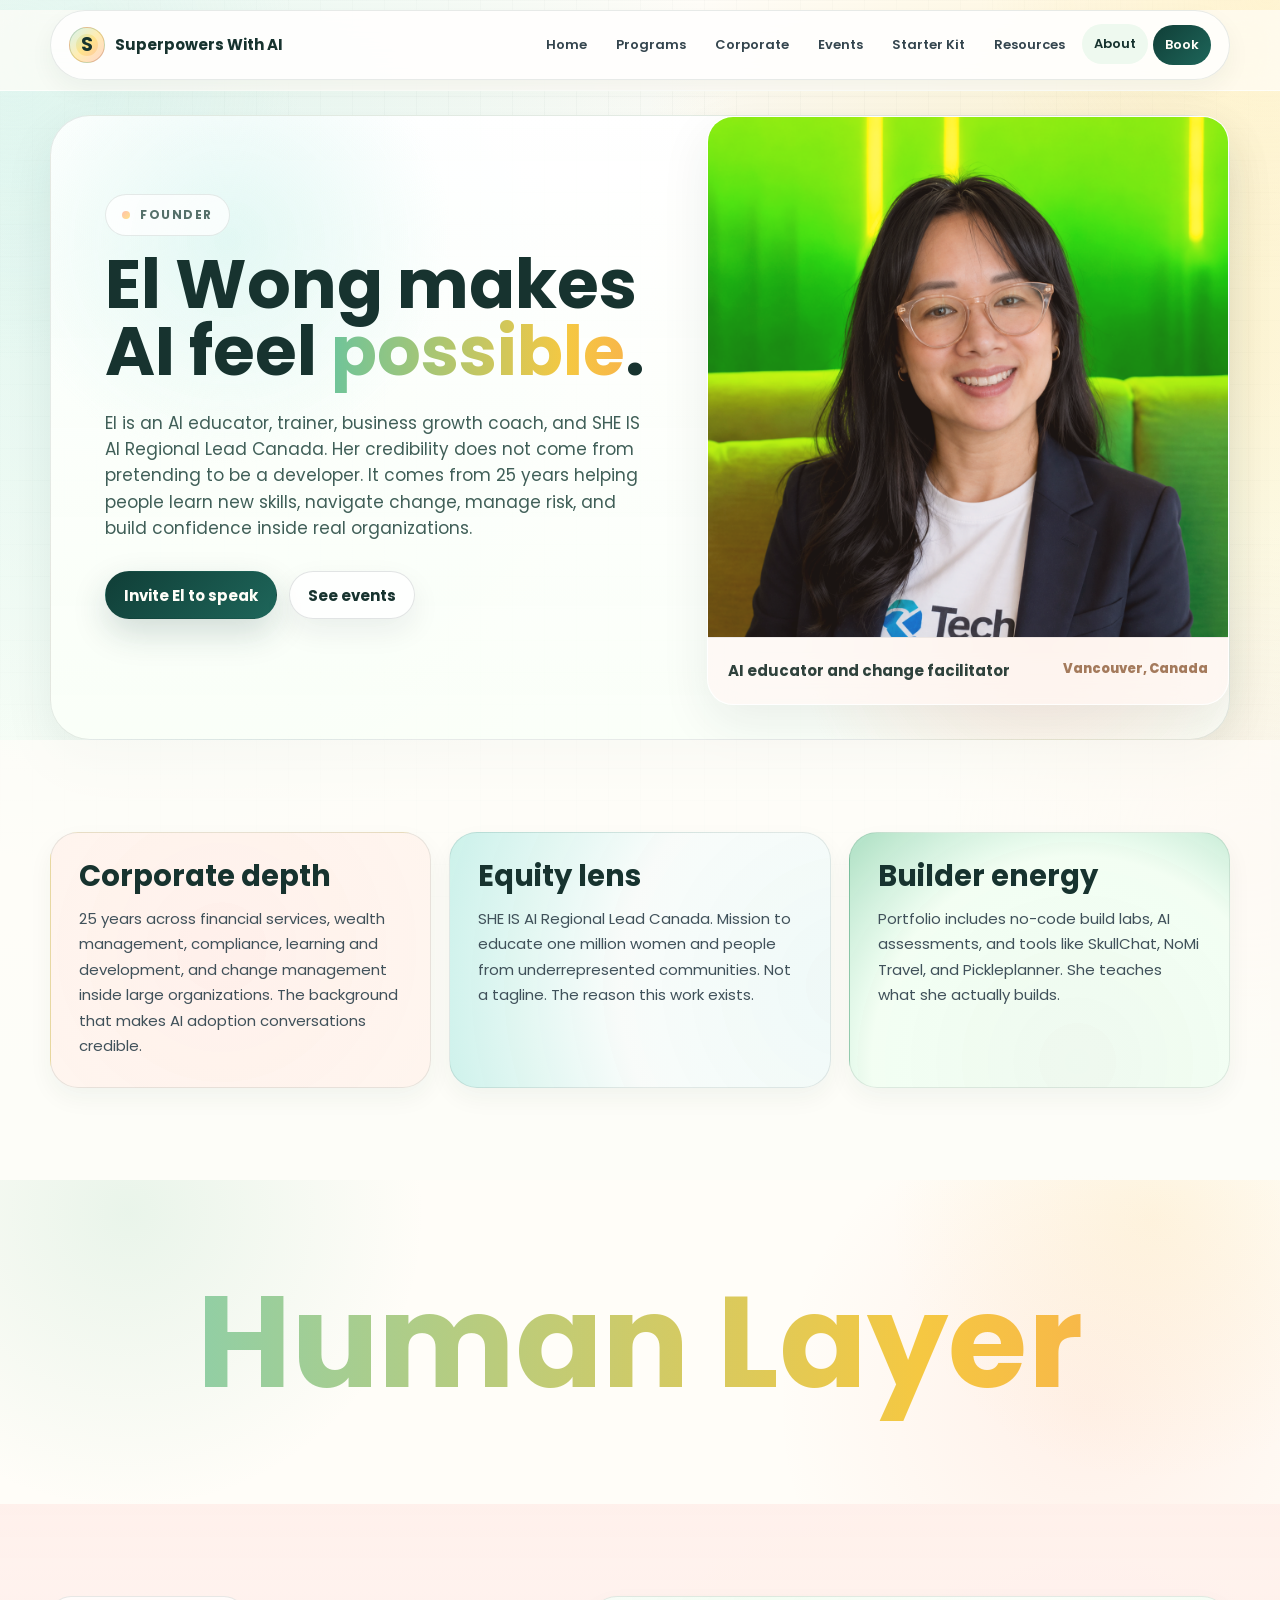
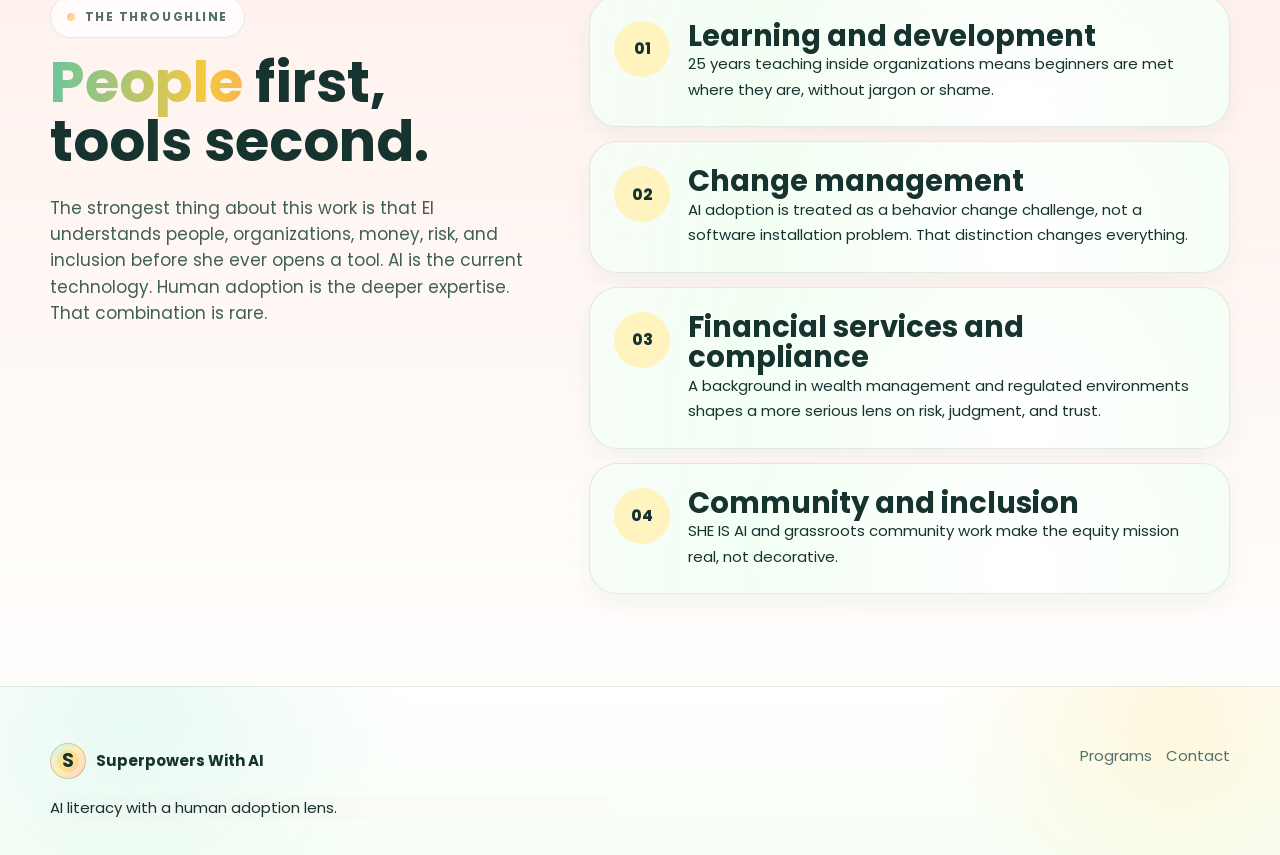
==== commit d838d5ad: "Add files via upload" ====
--- a/about.html
+++ b/about.html
@@ -11,7 +11,7 @@
   <link rel="stylesheet" href="styles.css">
 </head>
 <body>
-  <header class="site-header"><div class="nav-wrap"><a class="brand" href="index.html"><span class="brand-mark">S</span><span>Superpowers With AI</span></a><nav class="nav-links" aria-label="Primary navigation"><a href="index.html">Home</a><a href="programs.html">Programs</a><a href="corporate-training.html">Corporate</a><a href="workshops-events.html">Events</a><a href="ai-starter-kit.html">Starter Kit</a><a class="active" href="about.html">About</a><a class="nav-cta" href="contact.html">Book</a></nav><button class="menu-toggle" type="button" data-menu-toggle aria-label="Open navigation" aria-expanded="false"><span></span><span></span></button></div></header>
+  <header class="site-header"><div class="nav-wrap"><a class="brand" href="index.html"><span class="brand-mark">S</span><span>Superpowers With AI</span></a><nav class="nav-links" aria-label="Primary navigation"><a href="index.html">Home</a><a href="programs.html">Programs</a><a href="corporate-training.html">Corporate</a><a href="workshops-events.html">Events</a><a href="ai-starter-kit.html">Starter Kit</a><a href="resources.html">Resources</a><a class="active" href="about.html">About</a><a class="nav-cta" href="contact.html">Book</a></nav><button class="menu-toggle" type="button" data-menu-toggle aria-label="Open navigation" aria-expanded="false"><span></span><span></span></button></div></header>
   <main>
     <section class="page-hero mint"><div class="container hero-grid"><div><p class="eyebrow-badge">Founder</p><h1>El Wong makes AI feel <span class="gradient-accent">possible</span>.</h1><p class="lede">El is an AI educator, trainer, business growth coach, and SHE IS AI Regional Lead Canada. Her credibility does not come from pretending to be a developer. It comes from 25 years helping people learn new skills, navigate change, manage risk, and build confidence inside real organizations.</p><div class="actions"><a class="button primary" href="contact.html">Invite El to speak</a><a class="button" href="workshops-events.html">See events</a></div></div><div class="portrait-card reveal"><img src="founder photo.png" alt="El Wong"><div class="portrait-caption"><strong>AI educator and change facilitator</strong><span class="mini-kicker">Vancouver, Canada</span></div></div></div></section>
     <section class="section pearl"><div class="container grid-3"><article class="card pad accent-peach reveal"><h3>Corporate depth</h3><p>25 years across financial services, wealth management, compliance, learning and development, and change management inside large organizations. The background that makes AI adoption conversations credible.</p></article><article class="card pad accent-sky reveal"><h3>Equity lens</h3><p>SHE IS AI Regional Lead Canada. Mission to educate one million women and people from underrepresented communities. Not a tagline. The reason this work exists.</p></article><article class="card pad accent-mint reveal"><h3>Builder energy</h3><p>Portfolio includes no-code build labs, AI assessments, and tools like SkullChat, NoMi Travel, and Pickleplanner. She teaches what she actually builds.</p></article></div></section>
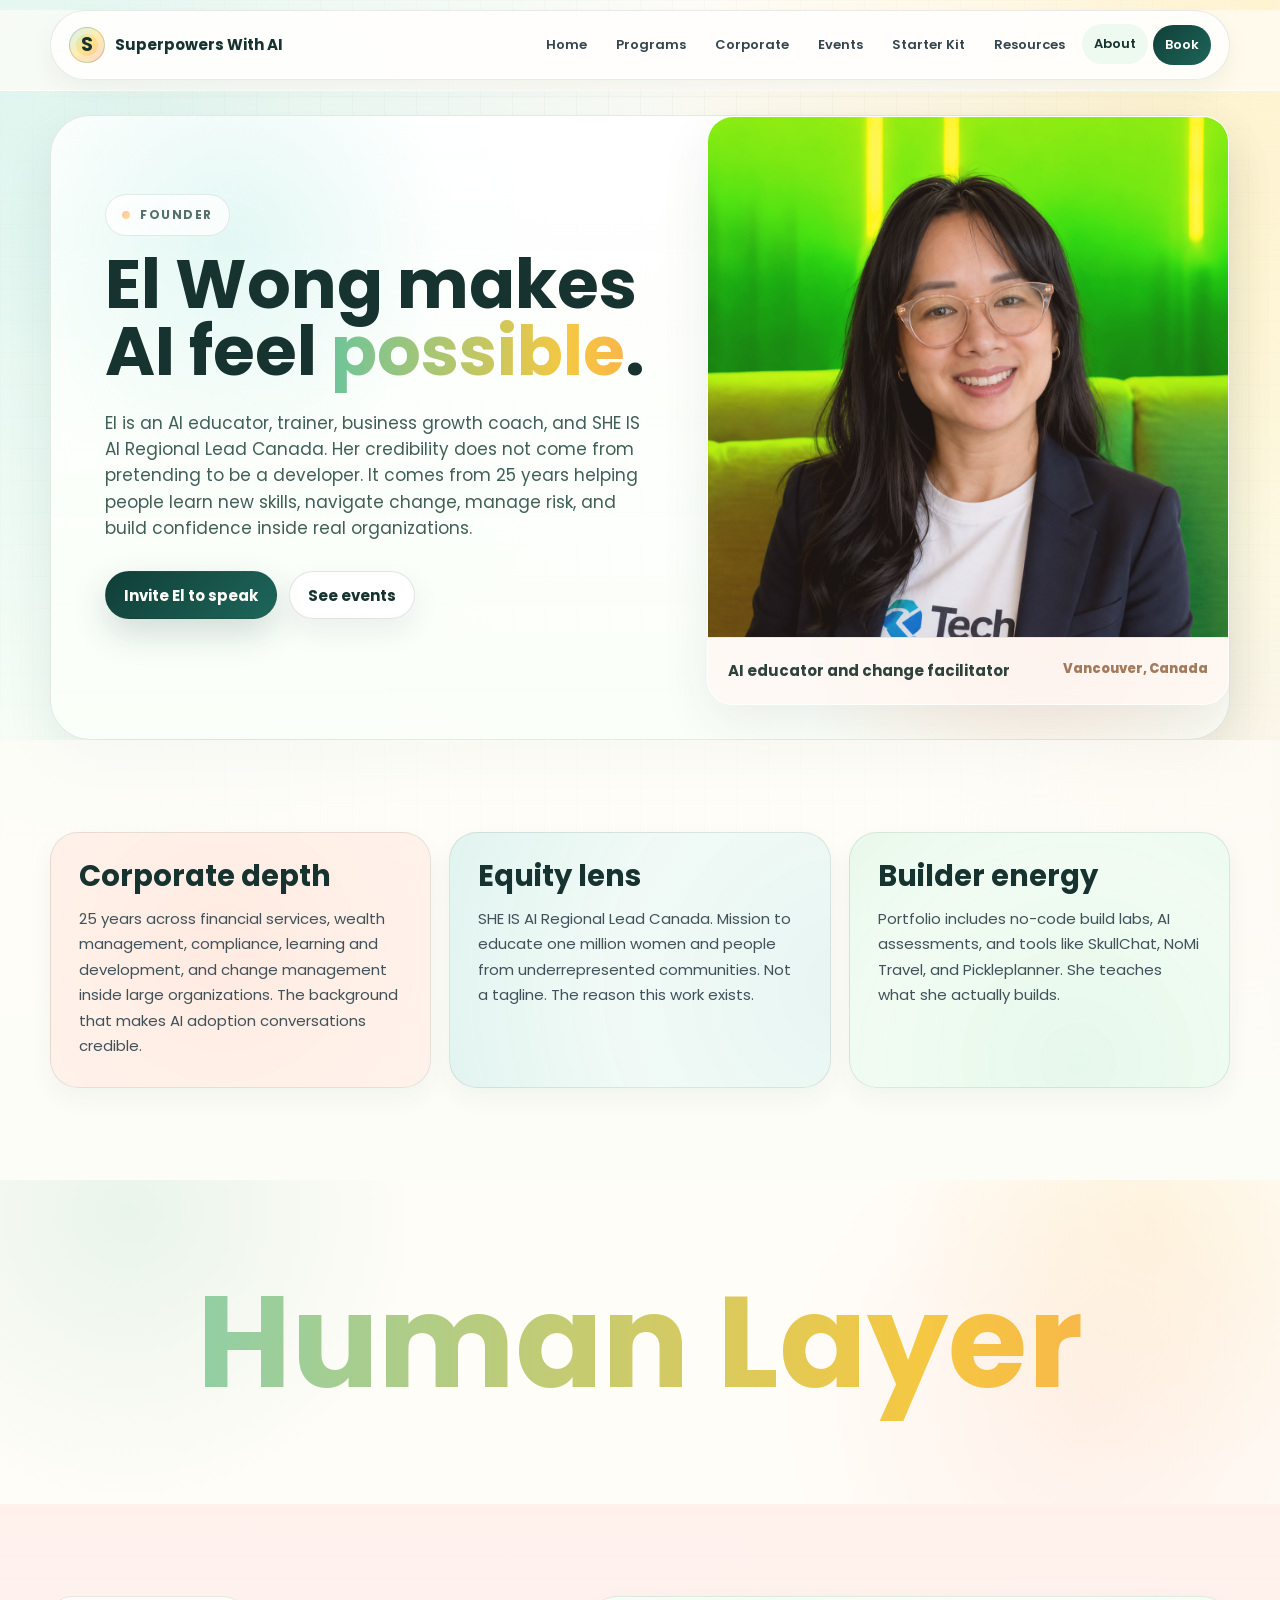
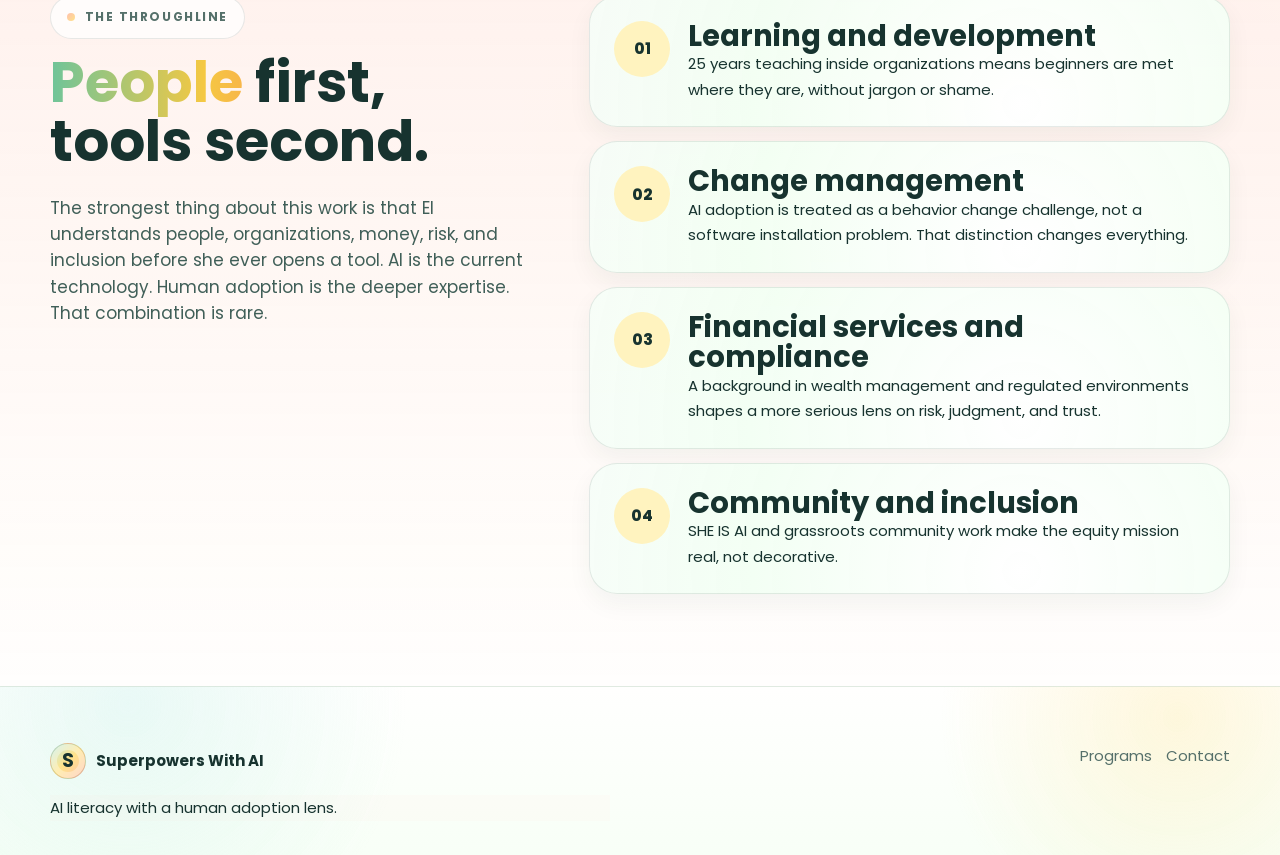
==== commit 1f934e23: "Add files via upload" ====
--- a/about.html
+++ b/about.html
@@ -15,7 +15,7 @@
   <main>
     <section class="page-hero mint"><div class="container hero-grid"><div><p class="eyebrow-badge">Founder</p><h1>El Wong makes AI feel <span class="gradient-accent">possible</span>.</h1><p class="lede">El is an AI educator, trainer, business growth coach, and SHE IS AI Regional Lead Canada. Her credibility does not come from pretending to be a developer. It comes from 25 years helping people learn new skills, navigate change, manage risk, and build confidence inside real organizations.</p><div class="actions"><a class="button primary" href="contact.html">Invite El to speak</a><a class="button" href="workshops-events.html">See events</a></div></div><div class="portrait-card reveal"><img src="founder photo.png" alt="El Wong"><div class="portrait-caption"><strong>AI educator and change facilitator</strong><span class="mini-kicker">Vancouver, Canada</span></div></div></div></section>
     <section class="section pearl"><div class="container grid-3"><article class="card pad accent-peach reveal"><h3>Corporate depth</h3><p>25 years across financial services, wealth management, compliance, learning and development, and change management inside large organizations. The background that makes AI adoption conversations credible.</p></article><article class="card pad accent-sky reveal"><h3>Equity lens</h3><p>SHE IS AI Regional Lead Canada. Mission to educate one million women and people from underrepresented communities. Not a tagline. The reason this work exists.</p></article><article class="card pad accent-mint reveal"><h3>Builder energy</h3><p>Portfolio includes no-code build labs, AI assessments, and tools like SkullChat, NoMi Travel, and Pickleplanner. She teaches what she actually builds.</p></article></div></section>
-    <section class="keyword-band"><div class="keyword">Human Layer</div></section>
+    <section class="keyword-band"><a href="contact.html" class="keyword">Human Layer</a></section>
     <section class="section blush"><div class="container split"><div class="sticky-note reveal"><p class="eyebrow-badge">The throughline</p><h2><span class="gradient-accent">People</span> first, tools second.</h2><p class="lede">The strongest thing about this work is that El understands people, organizations, money, risk, and inclusion before she ever opens a tool. AI is the current technology. Human adoption is the deeper expertise. That combination is rare.</p></div><div class="process"><div class="process-item reveal"><div><h3>Learning and development</h3><p>25 years teaching inside organizations means beginners are met where they are, without jargon or shame.</p></div></div><div class="process-item reveal"><div><h3>Change management</h3><p>AI adoption is treated as a behavior change challenge, not a software installation problem. That distinction changes everything.</p></div></div><div class="process-item reveal"><div><h3>Financial services and compliance</h3><p>A background in wealth management and regulated environments shapes a more serious lens on risk, judgment, and trust.</p></div></div><div class="process-item reveal"><div><h3>Community and inclusion</h3><p>SHE IS AI and grassroots community work make the equity mission real, not decorative.</p></div></div></div></div></section>
   </main>
   <footer class="site-footer"><div class="container footer-grid"><div><a class="brand" href="index.html"><span class="brand-mark">S</span><span>Superpowers With AI</span></a><p style="margin-top:16px;  background: rgba(255, 192, 173, 0.05);max-width:560px;">AI literacy with a human adoption lens.</p></div><div class="footer-links"><a href="programs.html">Programs</a><a href="contact.html">Contact</a></div></div></footer>
--- a/styles.css
+++ b/styles.css
@@ -706,19 +706,19 @@
 }
 
 .card.accent-peach {
-  background: radial-gradient(circle at 30% 30%, rgba(255, 240, 235, 0.98), rgba(255, 245, 238, 0.95), rgba(255, 227, 138, 0.92));
+  background: radial-gradient(circle at 30% 30%, rgba(255, 235, 225, 0.98), rgba(255, 242, 235, 0.95), rgba(255, 228, 218, 0.92));
   background-size: 150% 150%;
   animation: gradientSwirl 10s ease-in-out infinite;
 }
 
 .card.accent-sky {
-  background: radial-gradient(circle at 70% 40%, rgba(238, 249, 248, 0.98), rgba(248, 252, 250, 0.95), rgba(191, 238, 230, 0.92));
+  background: radial-gradient(circle at 70% 40%, rgba(230, 245, 242, 0.98), rgba(240, 250, 246, 0.95), rgba(220, 242, 238, 0.92));
   background-size: 150% 150%;
   animation: gradientSwirl 12s ease-in-out infinite;
 }
 
 .card.accent-mint {
-  background: radial-gradient(circle at 40% 60%, rgba(238, 249, 239, 0.98), rgba(242, 255, 243, 0.95), rgba(110, 196, 154, 0.92));
+  background: radial-gradient(circle at 40% 60%, rgba(230, 248, 235, 0.98), rgba(240, 252, 242, 0.95), rgba(225, 245, 230, 0.92));
   background-size: 150% 150%;
   animation: gradientSwirl 14s ease-in-out infinite;
 }
@@ -1196,7 +1196,41 @@
   }
 
   .hero-art {
-    min-height: 520px;
+    display: flex;
+    flex-direction: column;
+    gap: 12px;
+    min-height: auto;
+    padding: 20px;
+  }
+
+  .gradient-orb {
+    display: none;
+  }
+
+  .hero-art-card {
+    width: 100%;
+    padding: 16px;
+  }
+
+  .hero-art-card.card-two {
+    margin: 0;
+  }
+
+  .hero-art-card.card-three {
+    margin-top: 0;
+  }
+
+  /* Portrait card on about page - stack below text */
+  .portrait-card {
+    position: static !important;
+    width: 100%;
+  }
+
+  .portrait-card img {
+    height: 340px;
+    width: 100%;
+    object-fit: cover;
+    object-position: top;
   }
 
   .hero-art-footer {
@@ -1289,4 +1323,58 @@
   .footer-grid {
     grid-template-columns: 1fr;
   }
-}
+
+  /* Page hero padding reduction */
+  .page-hero {
+    padding: 48px 20px 48px;
+    border-radius: 24px;
+    margin-top: 16px;
+    overflow: visible;
+  }
+
+  /* Hero grid on about page */
+  .hero-grid {
+    gap: 28px;
+  }
+
+  .portrait-card img {
+    height: 300px;
+  }
+
+  /* Statement panel font size */
+  .statement-panel p {
+    font-size: clamp(22px, 6vw, 32px);
+  }
+
+  .statement-panel {
+    min-height: auto;
+    padding: 24px;
+  }
+}
+
+/* Hero cards mobile block */
+.hero-cards-mobile {
+  display: none;
+}
+
+@media (max-width: 980px) {
+  .hero-art {
+    display: none !important;
+  }
+
+  .hero-cards-mobile {
+    display: block;
+    padding: 20px 0 0;
+  }
+
+  .hero-cards-mobile-inner {
+    display: flex;
+    flex-direction: column;
+    gap: 12px;
+  }
+
+  .hero-cards-mobile .hero-art-card {
+    width: 100%;
+    margin: 0 !important;
+  }
+}
